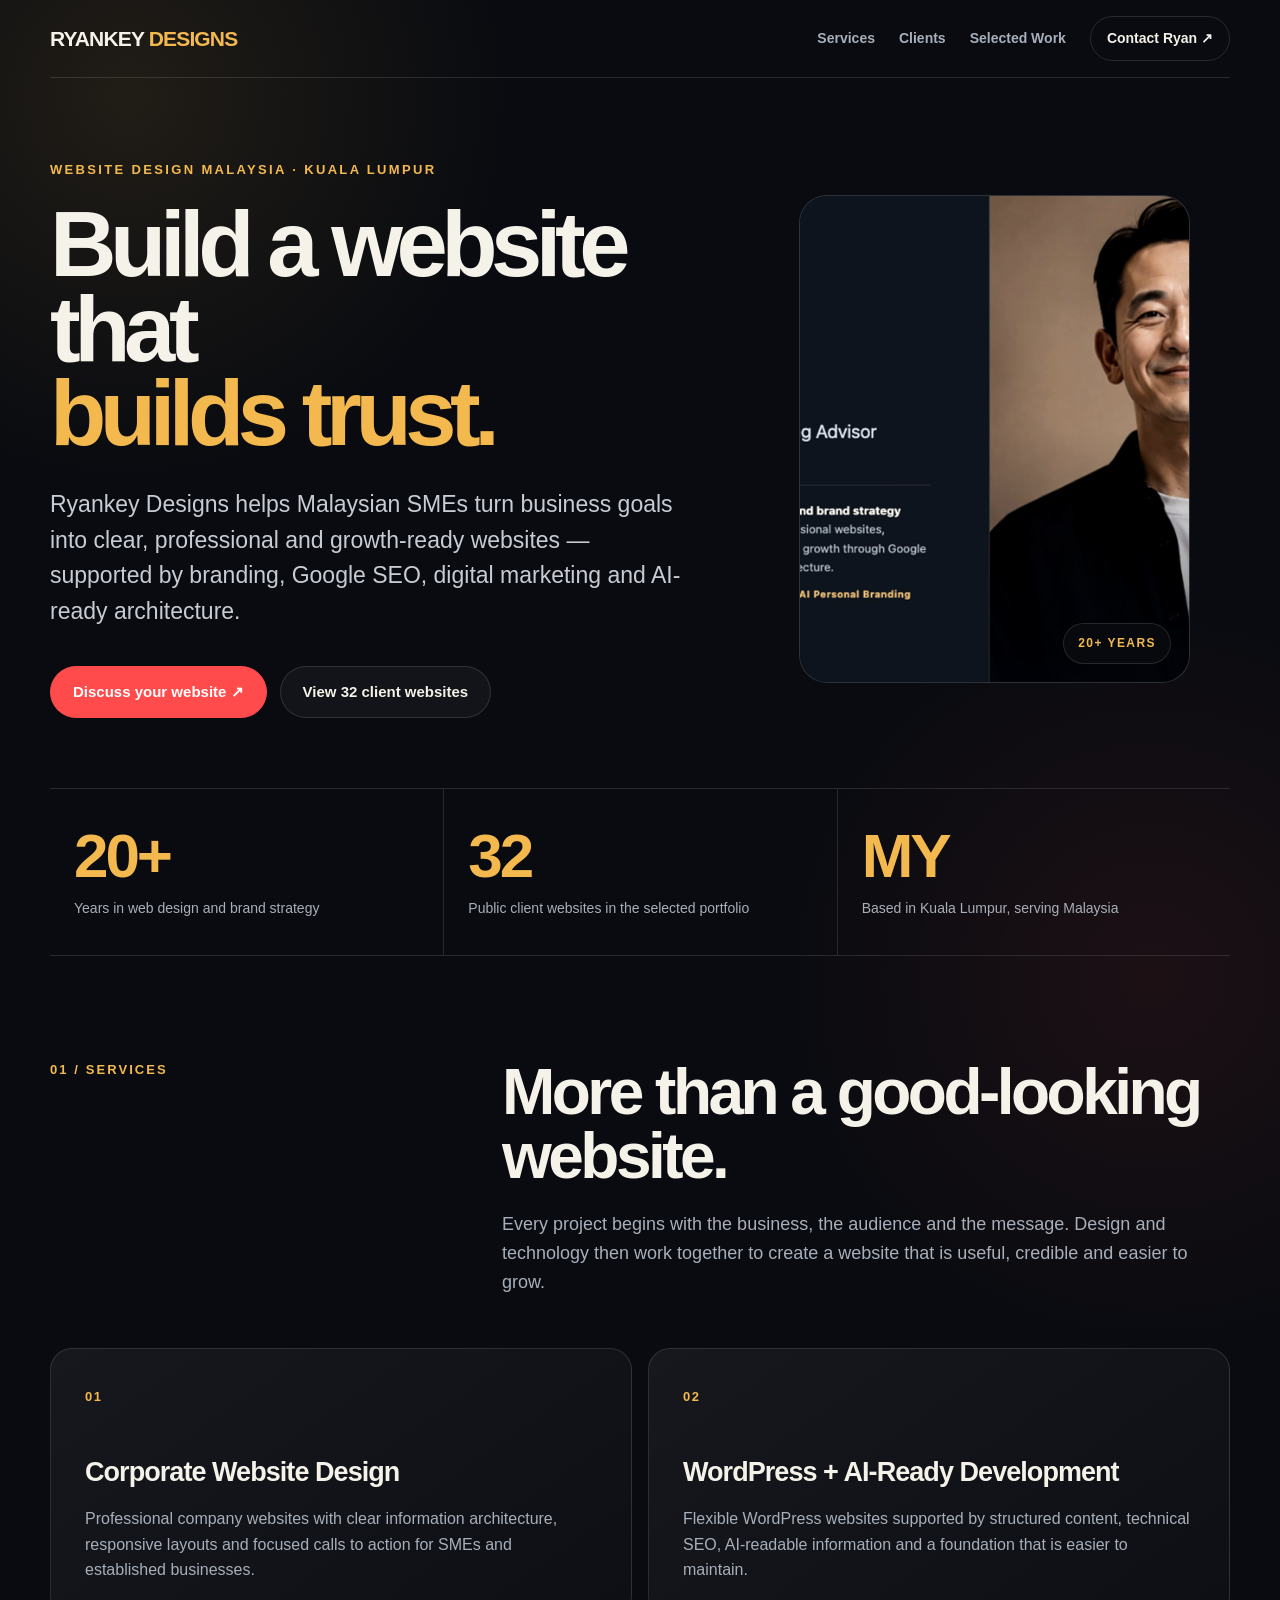
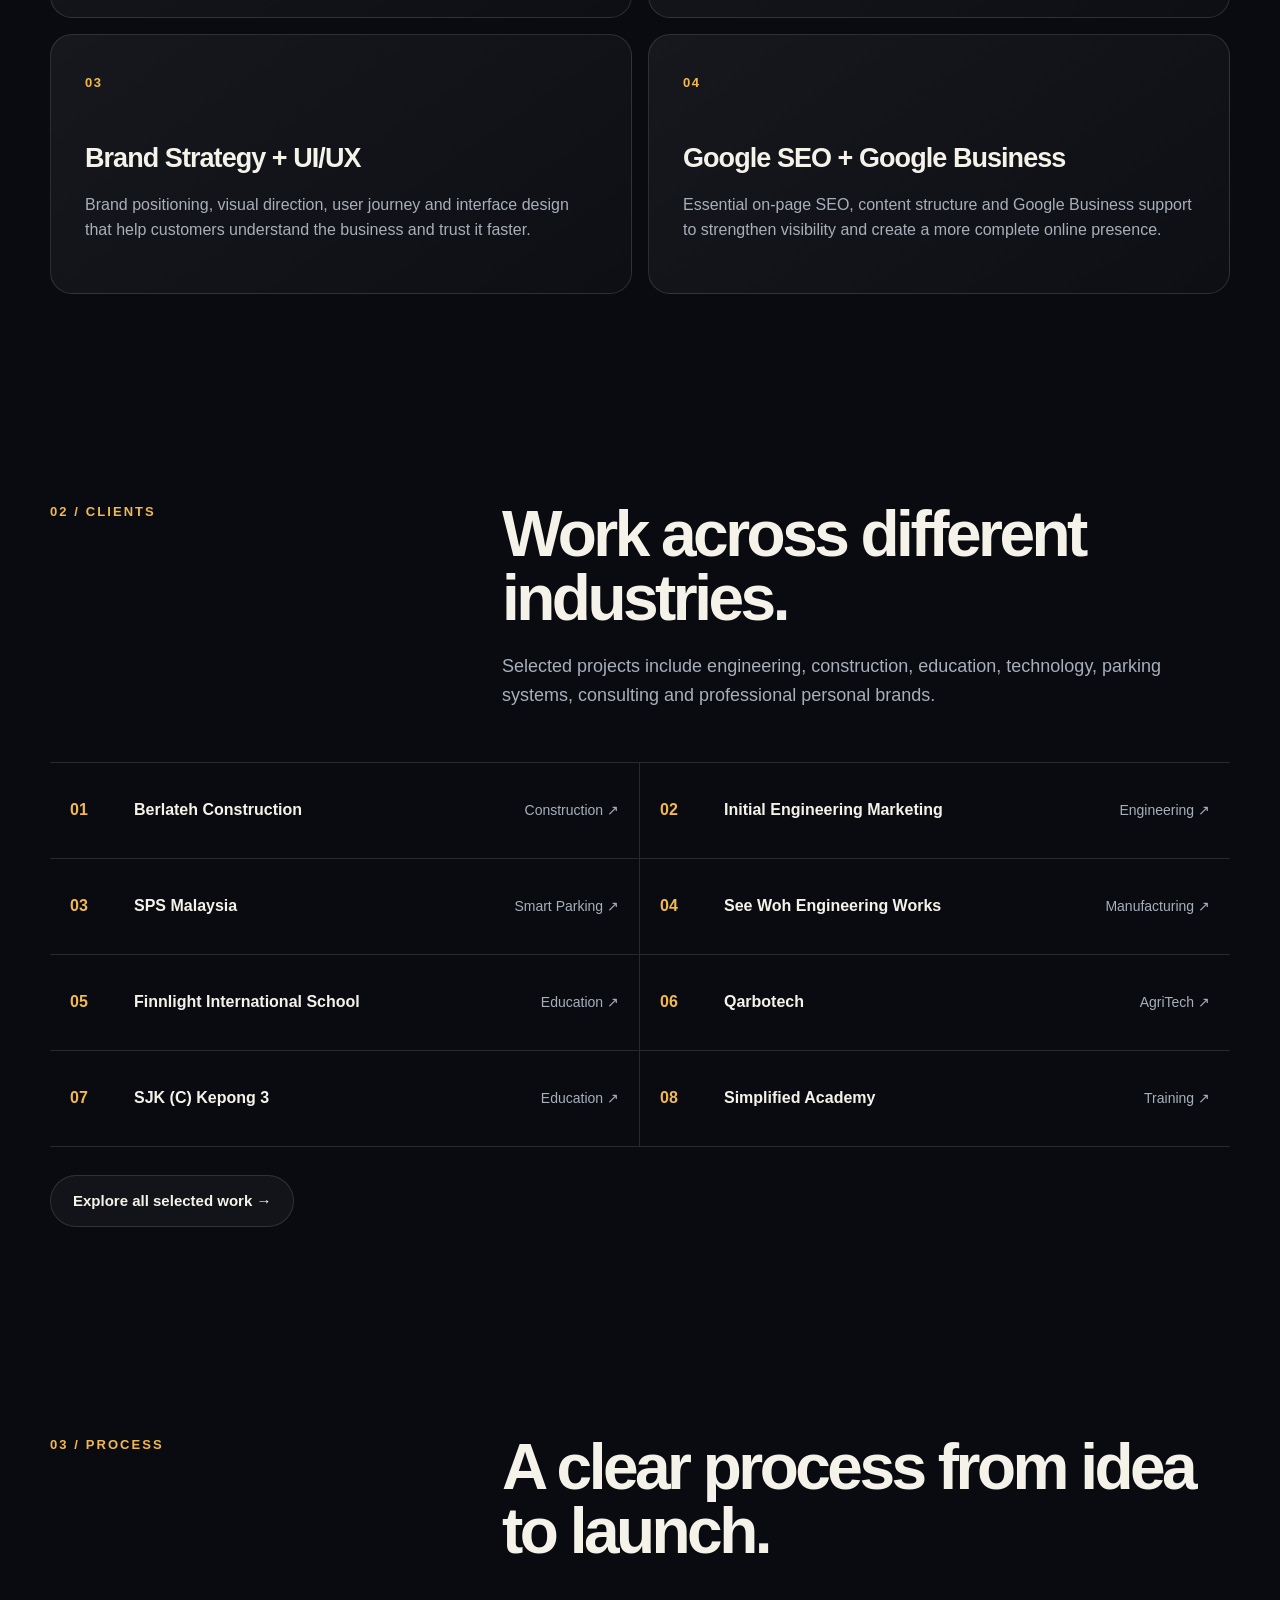
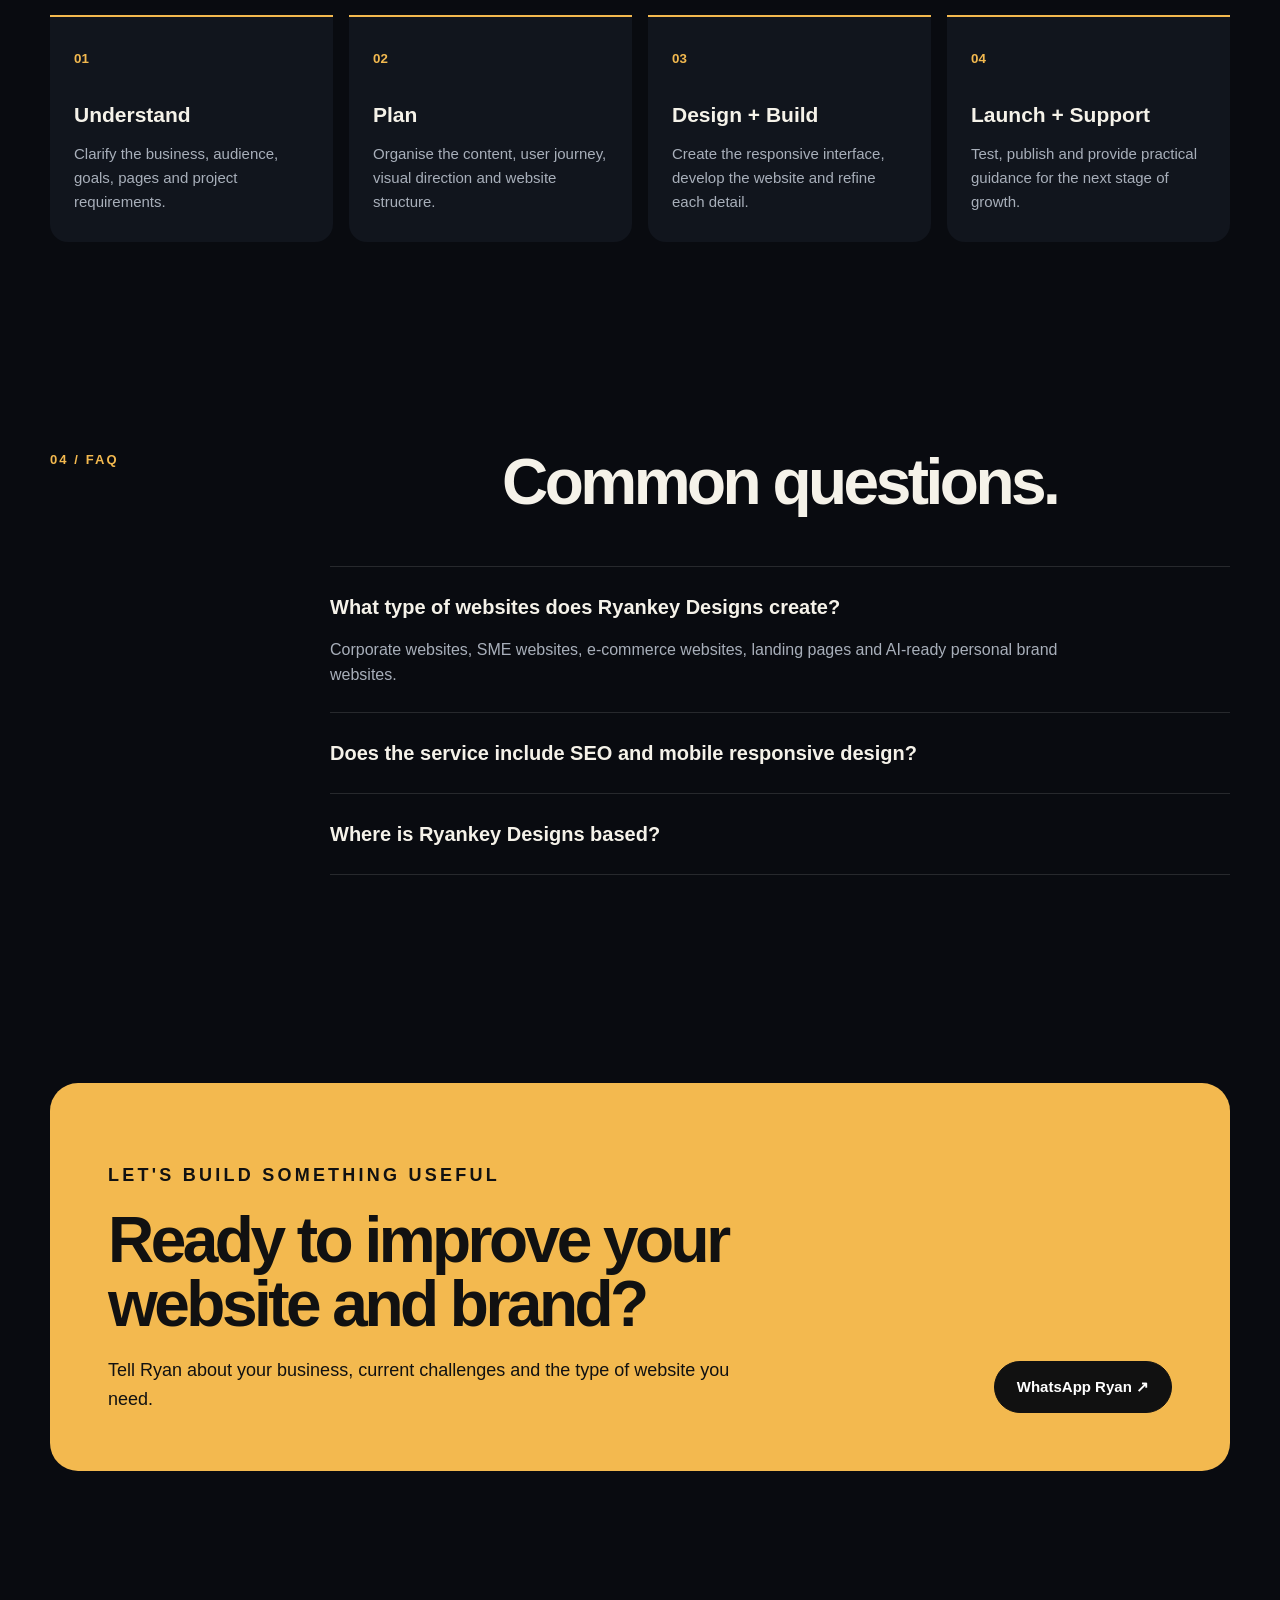
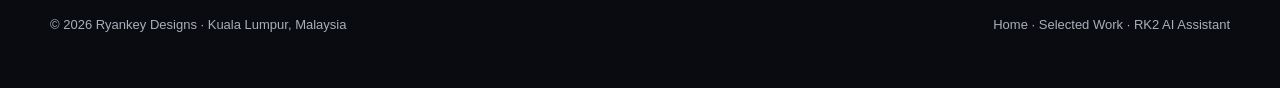
==== website-design-malaysia/index.html @ 93a27c1a "Add Website Design Malaysia service page" ====
<!doctype html>
<html lang="en">
<head>
  <meta charset="utf-8">
  <meta name="viewport" content="width=device-width,initial-scale=1,viewport-fit=cover">
  <meta name="theme-color" content="#090b10">
  <title>Website Design Malaysia | Ryankey Designs</title>
  <meta name="description" content="Ryankey Designs provides website design in Malaysia for SMEs, including WordPress, branding, SEO, Google Business and AI-ready website solutions.">
  <link rel="canonical" href="https://ryankey.com.my/website-design-malaysia/">
  <link rel="icon" type="image/png" sizes="32x32" href="/favicon-32.png">
  <link rel="apple-touch-icon" sizes="180x180" href="/apple-touch-icon.png">
  <link rel="manifest" href="/site.webmanifest">
  <link rel="alternate" type="text/markdown" href="https://ryankey.com.my/llms.txt" title="AI-readable site information">
  <link rel="describedby" type="text/markdown" href="https://ryankey.com.my/llms.txt">
  <link rel="service-desc" type="text/markdown" href="https://ryankey.com.my/llms.txt">
  <link rel="service-doc" type="text/html" href="https://ryankey.com.my/ai-assistant.html">

  <meta property="og:type" content="website">
  <meta property="og:site_name" content="Ryankey Designs">
  <meta property="og:title" content="Website Design Malaysia | Ryankey Designs">
  <meta property="og:description" content="Strategic website design, WordPress, branding, SEO, Google Business and AI-ready solutions for Malaysian SMEs.">
  <meta property="og:url" content="https://ryankey.com.my/website-design-malaysia/">
  <meta property="og:image" content="https://ryankey.com.my/Digime_ryankey.jpg?v=20260816">
  <meta property="og:image:width" content="1000">
  <meta property="og:image:height" content="563">
  <meta property="og:image:alt" content="Ryan — Chief Web Design and Branding Advisor in Malaysia">
  <meta name="twitter:card" content="summary_large_image">
  <meta name="twitter:title" content="Website Design Malaysia | Ryankey Designs">
  <meta name="twitter:description" content="Strategic website design and digital growth solutions for Malaysian SMEs.">
  <meta name="twitter:image" content="https://ryankey.com.my/Digime_ryankey.jpg?v=20260816">

  <script type="application/ld+json">
  {
    "@context": "https://schema.org",
    "@graph": [
      {
        "@type": "Person",
        "@id": "https://ryankey.com.my/#person",
        "name": "Ryan",
        "alternateName": "Ryan Key",
        "url": "https://ryankey.com.my/",
        "image": "https://ryankey.com.my/Digime_ryankey.jpg?v=20260816",
        "jobTitle": "Chief Web Design & Branding Advisor",
        "knowsAbout": [
          "Website Design",
          "WordPress Development",
          "UI/UX Design",
          "Brand Strategy",
          "Google SEO",
          "Google Business",
          "Digital Marketing",
          "AI-Ready Website Architecture"
        ]
      },
      {
        "@type": "ProfessionalService",
        "@id": "https://ryankey.com.my/#business",
        "name": "Ryankey Designs",
        "url": "https://ryankey.com.my/website-design-malaysia/",
        "image": "https://ryankey.com.my/Digime_ryankey.jpg?v=20260816",
        "description": "Website design, WordPress, branding, Google SEO, Google Business and AI-ready website services for Malaysian SMEs.",
        "telephone": "+60127740280",
        "email": "me@ryankey.com.my",
        "founder": {"@id": "https://ryankey.com.my/#person"},
        "address": {
          "@type": "PostalAddress",
          "addressLocality": "Kuala Lumpur",
          "addressCountry": "MY"
        },
        "areaServed": {"@type": "Country", "name": "Malaysia"},
        "hasOfferCatalog": {
          "@type": "OfferCatalog",
          "name": "Website and Digital Services",
          "itemListElement": [
            {"@type": "Offer", "itemOffered": {"@type": "Service", "name": "Corporate Website Design"}},
            {"@type": "Offer", "itemOffered": {"@type": "Service", "name": "WordPress and AI-Ready Website Development"}},
            {"@type": "Offer", "itemOffered": {"@type": "Service", "name": "Brand Strategy and UI/UX Design"}},
            {"@type": "Offer", "itemOffered": {"@type": "Service", "name": "Google SEO and Google Business"}}
          ]
        }
      },
      {
        "@type": "WebPage",
        "@id": "https://ryankey.com.my/website-design-malaysia/#webpage",
        "url": "https://ryankey.com.my/website-design-malaysia/",
        "name": "Website Design Malaysia | Ryankey Designs",
        "description": "Professional website design and digital growth services for Malaysian SMEs.",
        "inLanguage": "en",
        "about": {"@id": "https://ryankey.com.my/#business"},
        "mainEntity": {"@id": "https://ryankey.com.my/#business"}
      },
      {
        "@type": "BreadcrumbList",
        "@id": "https://ryankey.com.my/website-design-malaysia/#breadcrumb",
        "itemListElement": [
          {"@type": "ListItem", "position": 1, "name": "Home", "item": "https://ryankey.com.my/"},
          {"@type": "ListItem", "position": 2, "name": "Website Design Malaysia", "item": "https://ryankey.com.my/website-design-malaysia/"}
        ]
      },
      {
        "@type": "FAQPage",
        "@id": "https://ryankey.com.my/website-design-malaysia/#faq",
        "mainEntity": [
          {
            "@type": "Question",
            "name": "What type of websites does Ryankey Designs create?",
            "acceptedAnswer": {
              "@type": "Answer",
              "text": "Ryankey Designs creates corporate websites, SME websites, e-commerce websites, landing pages and AI-ready personal brand websites."
            }
          },
          {
            "@type": "Question",
            "name": "Does the service include SEO and mobile responsive design?",
            "acceptedAnswer": {
              "@type": "Answer",
              "text": "Yes. Every project is planned for mobile responsiveness, clear content structure and essential on-page SEO, with Google SEO and Google Business support available."
            }
          },
          {
            "@type": "Question",
            "name": "Where is Ryankey Designs based?",
            "acceptedAnswer": {
              "@type": "Answer",
              "text": "Ryankey Designs is based in Kuala Lumpur and works with businesses across Malaysia."
            }
          }
        ]
      }
    ]
  }
  </script>

  <style>
    :root{
      --bg:#090b10;
      --panel:#11151d;
      --panel-2:#171c25;
      --text:#f5f2e9;
      --muted:#a8afba;
      --line:rgba(255,255,255,.12);
      --gold:#f3b94f;
      --red:#ff4b4b;
      --max:1180px;
    }
    *{box-sizing:border-box}
    html{scroll-behavior:smooth}
    body{
      margin:0;
      background:
        radial-gradient(circle at 10% 2%,rgba(243,185,79,.10),transparent 24rem),
        radial-gradient(circle at 90% 20%,rgba(255,75,75,.08),transparent 24rem),
        var(--bg);
      color:var(--text);
      font-family:Inter,-apple-system,BlinkMacSystemFont,"Segoe UI",Arial,sans-serif;
      line-height:1.6;
      -webkit-font-smoothing:antialiased;
    }
    a{color:inherit}
    img{max-width:100%;display:block}
    .wrap{width:min(calc(100% - 40px),var(--max));margin:auto}
    .topbar{
      min-height:78px;
      display:flex;
      align-items:center;
      justify-content:space-between;
      gap:24px;
      border-bottom:1px solid var(--line);
    }
    .brand{
      color:var(--text);
      text-decoration:none;
      font-weight:900;
      letter-spacing:-.04em;
      font-size:21px;
      white-space:nowrap;
    }
    .brand span{color:var(--gold)}
    .nav{display:flex;align-items:center;gap:24px}
    .nav a{
      color:var(--muted);
      text-decoration:none;
      font-size:14px;
      font-weight:700;
    }
    .nav a:hover,.nav a:focus-visible{color:var(--text)}
    .nav .contact{color:var(--text);border:1px solid var(--line);padding:10px 16px;border-radius:999px}
    .hero{
      min-height:680px;
      display:grid;
      grid-template-columns:minmax(0,1.15fr) minmax(320px,.85fr);
      align-items:center;
      gap:72px;
      padding:82px 0 70px;
    }
    .eyebrow{
      margin:0 0 22px;
      color:var(--gold);
      font-size:13px;
      font-weight:900;
      letter-spacing:.18em;
      text-transform:uppercase;
    }
    h1{
      margin:0;
      font-size:clamp(52px,7.2vw,104px);
      line-height:.92;
      letter-spacing:-.07em;
      max-width:850px;
    }
    h1 span{display:block;color:var(--gold)}
    .lead{
      max-width:700px;
      margin:30px 0 0;
      color:#c7ccd4;
      font-size:clamp(18px,2vw,23px);
      line-height:1.55;
    }
    .actions{display:flex;flex-wrap:wrap;gap:13px;margin-top:36px}
    .btn{
      display:inline-flex;
      align-items:center;
      justify-content:center;
      min-height:52px;
      padding:0 22px;
      border-radius:999px;
      text-decoration:none;
      font-weight:850;
      font-size:15px;
      border:1px solid var(--line);
      transition:.2s ease;
    }
    .btn-primary{background:var(--red);border-color:var(--red);color:white}
    .btn-secondary{background:rgba(255,255,255,.04)}
    .btn:hover,.btn:focus-visible{transform:translateY(-2px);filter:brightness(1.08)}
    .portrait{
      position:relative;
      overflow:hidden;
      border-radius:28px;
      border:1px solid var(--line);
      aspect-ratio:4/5;
      background:var(--panel);
      isolation:isolate;
    }
    .portrait img{width:100%;height:100%;object-fit:cover;object-position:60% center;filter:saturate(.86) contrast(1.04)}
    .portrait:after{
      content:"20+ YEARS";
      position:absolute;
      right:18px;
      bottom:18px;
      padding:10px 14px;
      background:rgba(9,11,16,.86);
      border:1px solid var(--line);
      border-radius:999px;
      color:var(--gold);
      font-size:12px;
      font-weight:900;
      letter-spacing:.12em;
      backdrop-filter:blur(10px);
    }
    .stats{
      display:grid;
      grid-template-columns:repeat(3,1fr);
      border-top:1px solid var(--line);
      border-bottom:1px solid var(--line);
    }
    .stat{padding:36px 24px}
    .stat+.stat{border-left:1px solid var(--line)}
    .stat strong{display:block;font-size:clamp(34px,5vw,62px);line-height:1;color:var(--gold);letter-spacing:-.05em}
    .stat span{display:block;margin-top:10px;color:var(--muted);font-size:14px}
    section{padding:104px 0}
    .section-head{display:grid;grid-template-columns:.7fr 1.3fr;gap:60px;margin-bottom:52px}
    .section-no{color:var(--gold);font-size:13px;font-weight:900;letter-spacing:.16em}
    h2{margin:0;font-size:clamp(36px,5vw,68px);line-height:1;letter-spacing:-.055em}
    .section-intro{margin:22px 0 0;color:var(--muted);font-size:18px;max-width:730px}
    .services{display:grid;grid-template-columns:repeat(2,1fr);gap:16px}
    .service{
      min-height:260px;
      padding:34px;
      border:1px solid var(--line);
      border-radius:22px;
      background:linear-gradient(145deg,rgba(255,255,255,.055),rgba(255,255,255,.018));
    }
    .service b{color:var(--gold);font-size:13px;letter-spacing:.12em}
    .service h3{margin:42px 0 12px;font-size:27px;letter-spacing:-.035em}
    .service p{margin:0;color:var(--muted)}
    .clients{
      display:grid;
      grid-template-columns:repeat(2,1fr);
      border-top:1px solid var(--line);
    }
    .client{
      display:grid;
      grid-template-columns:46px 1fr auto;
      align-items:center;
      gap:18px;
      min-height:96px;
      padding:18px 20px;
      border-bottom:1px solid var(--line);
      text-decoration:none;
    }
    .client:nth-child(odd){border-right:1px solid var(--line)}
    .client span:first-child{color:var(--gold);font-weight:900}
    .client strong{font-size:16px;line-height:1.3}
    .client em{color:var(--muted);font-style:normal;font-size:14px}
    .client:hover,.client:focus-visible{background:rgba(255,255,255,.045)}
    .view-all{margin-top:28px}
    .process{display:grid;grid-template-columns:repeat(4,1fr);gap:16px}
    .step{padding:28px 24px;border-top:2px solid var(--gold);background:var(--panel);border-radius:0 0 18px 18px}
    .step small{color:var(--gold);font-weight:900}
    .step h3{margin:28px 0 10px;font-size:21px}
    .step p{margin:0;color:var(--muted);font-size:15px}
    .faq{max-width:900px;margin-left:auto}
    details{border-top:1px solid var(--line);padding:24px 0}
    details:last-child{border-bottom:1px solid var(--line)}
    summary{cursor:pointer;font-size:20px;font-weight:800;list-style:none}
    summary::-webkit-details-marker{display:none}
    details p{margin:14px 0 0;color:var(--muted);max-width:760px}
    .cta{
      display:grid;
      grid-template-columns:1.3fr .7fr;
      gap:40px;
      align-items:end;
      padding:58px;
      border-radius:28px;
      background:var(--gold);
      color:#111;
    }
    .cta h2{max-width:760px}
    .cta p{margin:20px 0 0;max-width:700px;font-size:18px}
    .cta .btn{justify-self:end;background:#111;color:white;border-color:#111}
    footer{
      display:flex;
      justify-content:space-between;
      gap:24px;
      padding:40px 0 52px;
      color:var(--muted);
      font-size:13px;
    }
    footer a{text-decoration:none}
    footer a:hover{color:var(--text)}
    @media(max-width:850px){
      .nav a:not(.contact){display:none}
      .hero{grid-template-columns:1fr;gap:42px;min-height:auto;padding-top:62px}
      .portrait{aspect-ratio:16/10}
      .stats{grid-template-columns:1fr}
      .stat+.stat{border-left:0;border-top:1px solid var(--line)}
      .section-head{grid-template-columns:1fr;gap:18px}
      .services,.clients,.process{grid-template-columns:1fr}
      .client:nth-child(odd){border-right:0}
      .cta{grid-template-columns:1fr;padding:38px 26px}
      .cta .btn{justify-self:start}
    }
    @media(max-width:520px){
      .wrap{width:min(calc(100% - 28px),var(--max))}
      .topbar{min-height:68px}
      h1{font-size:48px}
      .lead{font-size:18px}
      .actions{display:grid}
      .btn{width:100%}
      section{padding:78px 0}
      .service{padding:26px;min-height:230px}
      .client{grid-template-columns:34px 1fr;gap:12px}
      .client em{grid-column:2}
      footer{flex-direction:column}
    }
    @media(prefers-reduced-motion:reduce){
      html{scroll-behavior:auto}
      *{transition:none!important}
    }
  </style>
</head>
<body>
  <header class="wrap">
    <nav class="topbar" aria-label="Main navigation">
      <a class="brand" href="/">RYANKEY <span>DESIGNS</span></a>
      <div class="nav">
        <a href="#services">Services</a>
        <a href="#clients">Clients</a>
        <a href="/works.html">Selected Work</a>
        <a class="contact" href="https://wa.me/60127740280?text=Hi%20Ryan%2C%20I%20would%20like%20to%20ask%20about%20website%20design." target="_blank" rel="noopener">Contact Ryan ↗</a>
      </div>
    </nav>
  </header>

  <main>
    <section class="hero wrap">
      <div>
        <p class="eyebrow">Website Design Malaysia · Kuala Lumpur</p>
        <h1>Build a website that <span>builds trust.</span></h1>
        <p class="lead">Ryankey Designs helps Malaysian SMEs turn business goals into clear, professional and growth-ready websites — supported by branding, Google SEO, digital marketing and AI-ready architecture.</p>
        <div class="actions">
          <a class="btn btn-primary" href="https://wa.me/60127740280?text=Hi%20Ryan%2C%20I%20would%20like%20to%20discuss%20a%20website%20project." target="_blank" rel="noopener">Discuss your website ↗</a>
          <a class="btn btn-secondary" href="/works.html">View 32 client websites</a>
        </div>
      </div>
      <figure class="portrait">
        <img src="/Digime_ryankey.jpg?v=20260816" width="1000" height="563" alt="Ryan, Chief Web Design and Branding Advisor in Kuala Lumpur">
      </figure>
    </section>

    <div class="stats wrap" aria-label="Experience highlights">
      <div class="stat"><strong>20+</strong><span>Years in web design and brand strategy</span></div>
      <div class="stat"><strong>32</strong><span>Public client websites in the selected portfolio</span></div>
      <div class="stat"><strong>MY</strong><span>Based in Kuala Lumpur, serving Malaysia</span></div>
    </div>

    <section class="wrap" id="services">
      <div class="section-head">
        <div class="section-no">01 / SERVICES</div>
        <div>
          <h2>More than a good-looking website.</h2>
          <p class="section-intro">Every project begins with the business, the audience and the message. Design and technology then work together to create a website that is useful, credible and easier to grow.</p>
        </div>
      </div>
      <div class="services">
        <article class="service">
          <b>01</b>
          <h3>Corporate Website Design</h3>
          <p>Professional company websites with clear information architecture, responsive layouts and focused calls to action for SMEs and established businesses.</p>
        </article>
        <article class="service">
          <b>02</b>
          <h3>WordPress + AI-Ready Development</h3>
          <p>Flexible WordPress websites supported by structured content, technical SEO, AI-readable information and a foundation that is easier to maintain.</p>
        </article>
        <article class="service">
          <b>03</b>
          <h3>Brand Strategy + UI/UX</h3>
          <p>Brand positioning, visual direction, user journey and interface design that help customers understand the business and trust it faster.</p>
        </article>
        <article class="service">
          <b>04</b>
          <h3>Google SEO + Google Business</h3>
          <p>Essential on-page SEO, content structure and Google Business support to strengthen visibility and create a more complete online presence.</p>
        </article>
      </div>
    </section>

    <section class="wrap" id="clients">
      <div class="section-head">
        <div class="section-no">02 / CLIENTS</div>
        <div>
          <h2>Work across different industries.</h2>
          <p class="section-intro">Selected projects include engineering, construction, education, technology, parking systems, consulting and professional personal brands.</p>
        </div>
      </div>
      <div class="clients">
        <a class="client" href="https://berlateh.com/" target="_blank" rel="noopener"><span>01</span><strong>Berlateh Construction</strong><em>Construction ↗</em></a>
        <a class="client" href="https://initialgroup.com.my/" target="_blank" rel="noopener"><span>02</span><strong>Initial Engineering Marketing</strong><em>Engineering ↗</em></a>
        <a class="client" href="https://smartparkingsystem.com.my/" target="_blank" rel="noopener"><span>03</span><strong>SPS Malaysia</strong><em>Smart Parking ↗</em></a>
        <a class="client" href="https://seewoh.com.my/" target="_blank" rel="noopener"><span>04</span><strong>See Woh Engineering Works</strong><em>Manufacturing ↗</em></a>
        <a class="client" href="https://finnlight.com.my/" target="_blank" rel="noopener"><span>05</span><strong>Finnlight International School</strong><em>Education ↗</em></a>
        <a class="client" href="https://qarbotech.com/" target="_blank" rel="noopener"><span>06</span><strong>Qarbotech</strong><em>AgriTech ↗</em></a>
        <a class="client" href="https://kepong3.edu.my/" target="_blank" rel="noopener"><span>07</span><strong>SJK (C) Kepong 3</strong><em>Education ↗</em></a>
        <a class="client" href="https://simplified-academy.com/" target="_blank" rel="noopener"><span>08</span><strong>Simplified Academy</strong><em>Training ↗</em></a>
      </div>
      <div class="view-all"><a class="btn btn-secondary" href="/works.html">Explore all selected work →</a></div>
    </section>

    <section class="wrap">
      <div class="section-head">
        <div class="section-no">03 / PROCESS</div>
        <div>
          <h2>A clear process from idea to launch.</h2>
        </div>
      </div>
      <div class="process">
        <article class="step"><small>01</small><h3>Understand</h3><p>Clarify the business, audience, goals, pages and project requirements.</p></article>
        <article class="step"><small>02</small><h3>Plan</h3><p>Organise the content, user journey, visual direction and website structure.</p></article>
        <article class="step"><small>03</small><h3>Design + Build</h3><p>Create the responsive interface, develop the website and refine each detail.</p></article>
        <article class="step"><small>04</small><h3>Launch + Support</h3><p>Test, publish and provide practical guidance for the next stage of growth.</p></article>
      </div>
    </section>

    <section class="wrap" id="faq">
      <div class="section-head">
        <div class="section-no">04 / FAQ</div>
        <div><h2>Common questions.</h2></div>
      </div>
      <div class="faq">
        <details open>
          <summary>What type of websites does Ryankey Designs create?</summary>
          <p>Corporate websites, SME websites, e-commerce websites, landing pages and AI-ready personal brand websites.</p>
        </details>
        <details>
          <summary>Does the service include SEO and mobile responsive design?</summary>
          <p>Yes. Every project is planned for mobile responsiveness, clear content structure and essential on-page SEO. Google SEO and Google Business support are also available.</p>
        </details>
        <details>
          <summary>Where is Ryankey Designs based?</summary>
          <p>Ryankey Designs is based in Kuala Lumpur and works with businesses across Malaysia.</p>
        </details>
      </div>
    </section>

    <section class="wrap">
      <div class="cta">
        <div>
          <p class="eyebrow" style="color:#111;margin-bottom:18px">LET'S BUILD SOMETHING USEFUL</p>
          <h2>Ready to improve your website and brand?</h2>
          <p>Tell Ryan about your business, current challenges and the type of website you need.</p>
        </div>
        <a class="btn" href="https://wa.me/60127740280?text=Hi%20Ryan%2C%20I%20would%20like%20to%20ask%20about%20website%20design%20in%20Malaysia." target="_blank" rel="noopener">WhatsApp Ryan ↗</a>
      </div>
    </section>
  </main>

  <footer class="wrap">
    <span>© 2026 Ryankey Designs · Kuala Lumpur, Malaysia</span>
    <span><a href="/">Home</a> · <a href="/works.html">Selected Work</a> · <a href="/ai-assistant.html">RK2 AI Assistant</a></span>
  </footer>
</body>
</html>
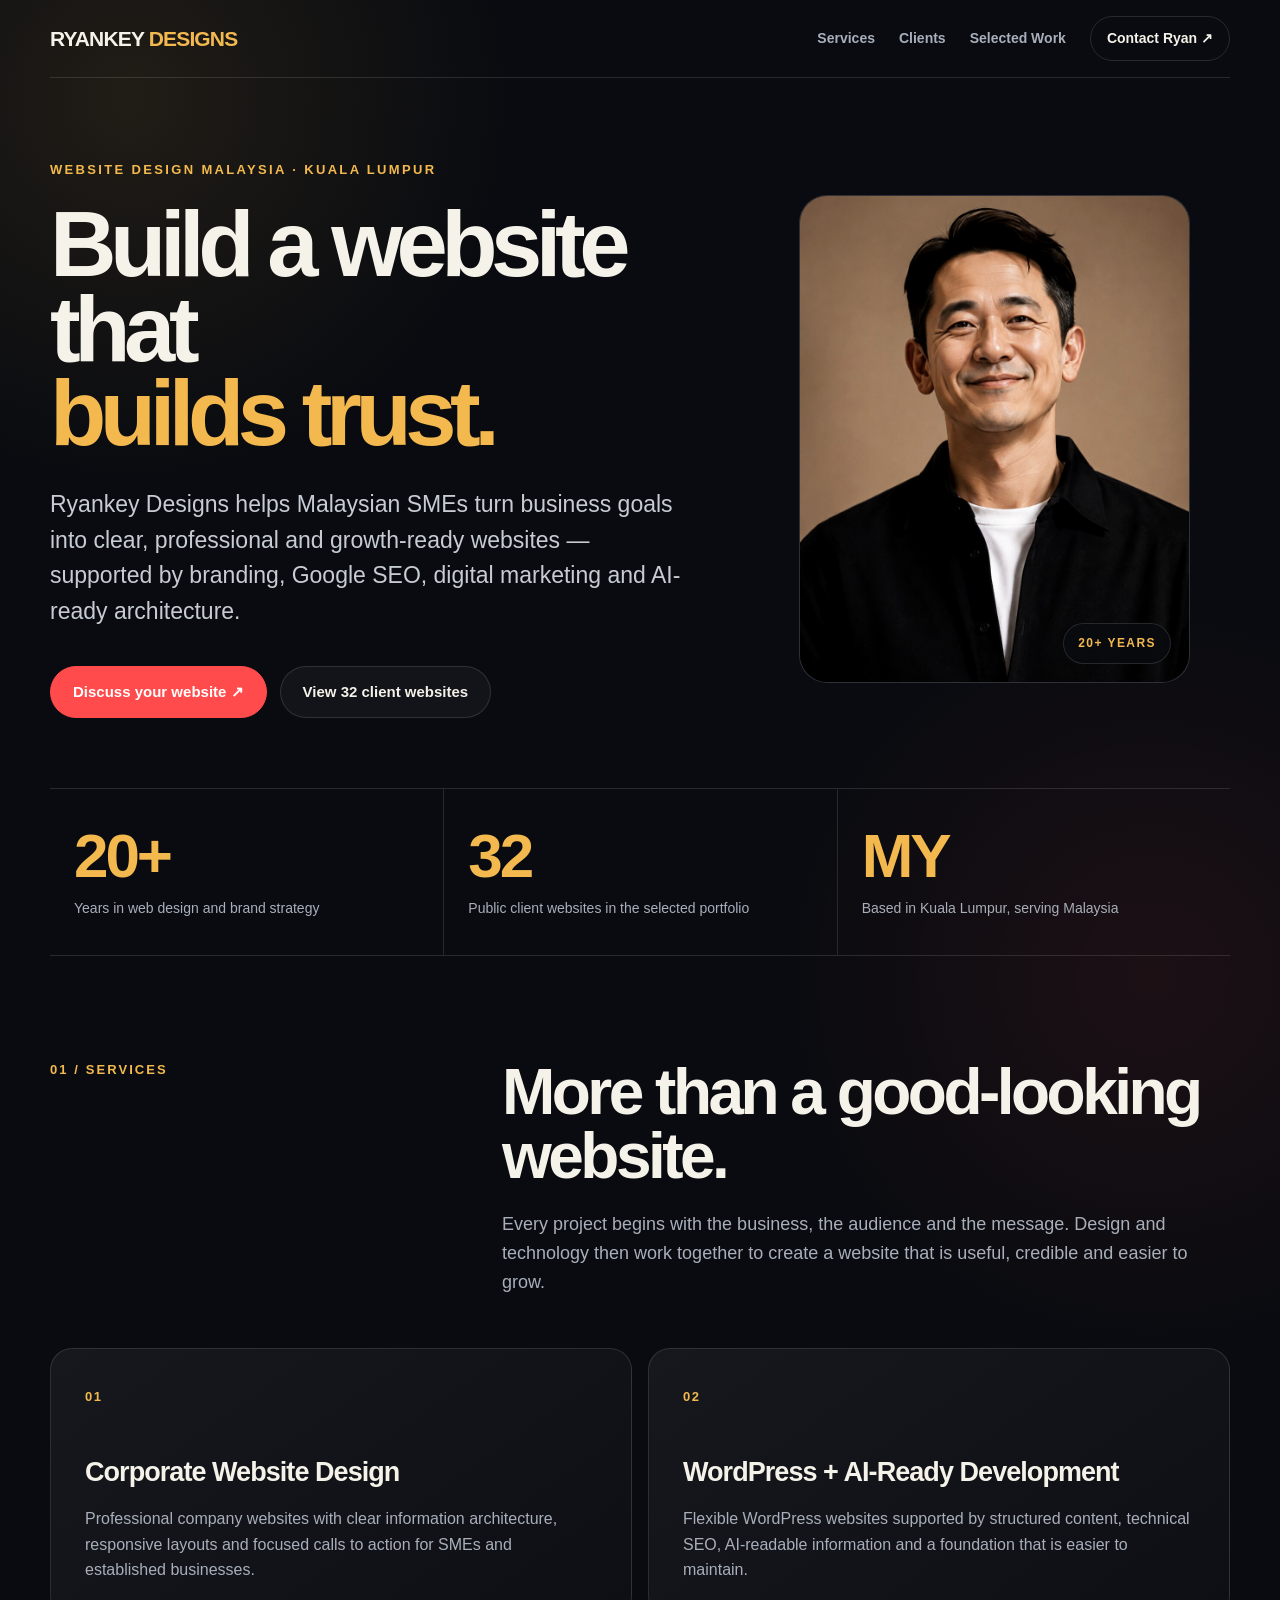
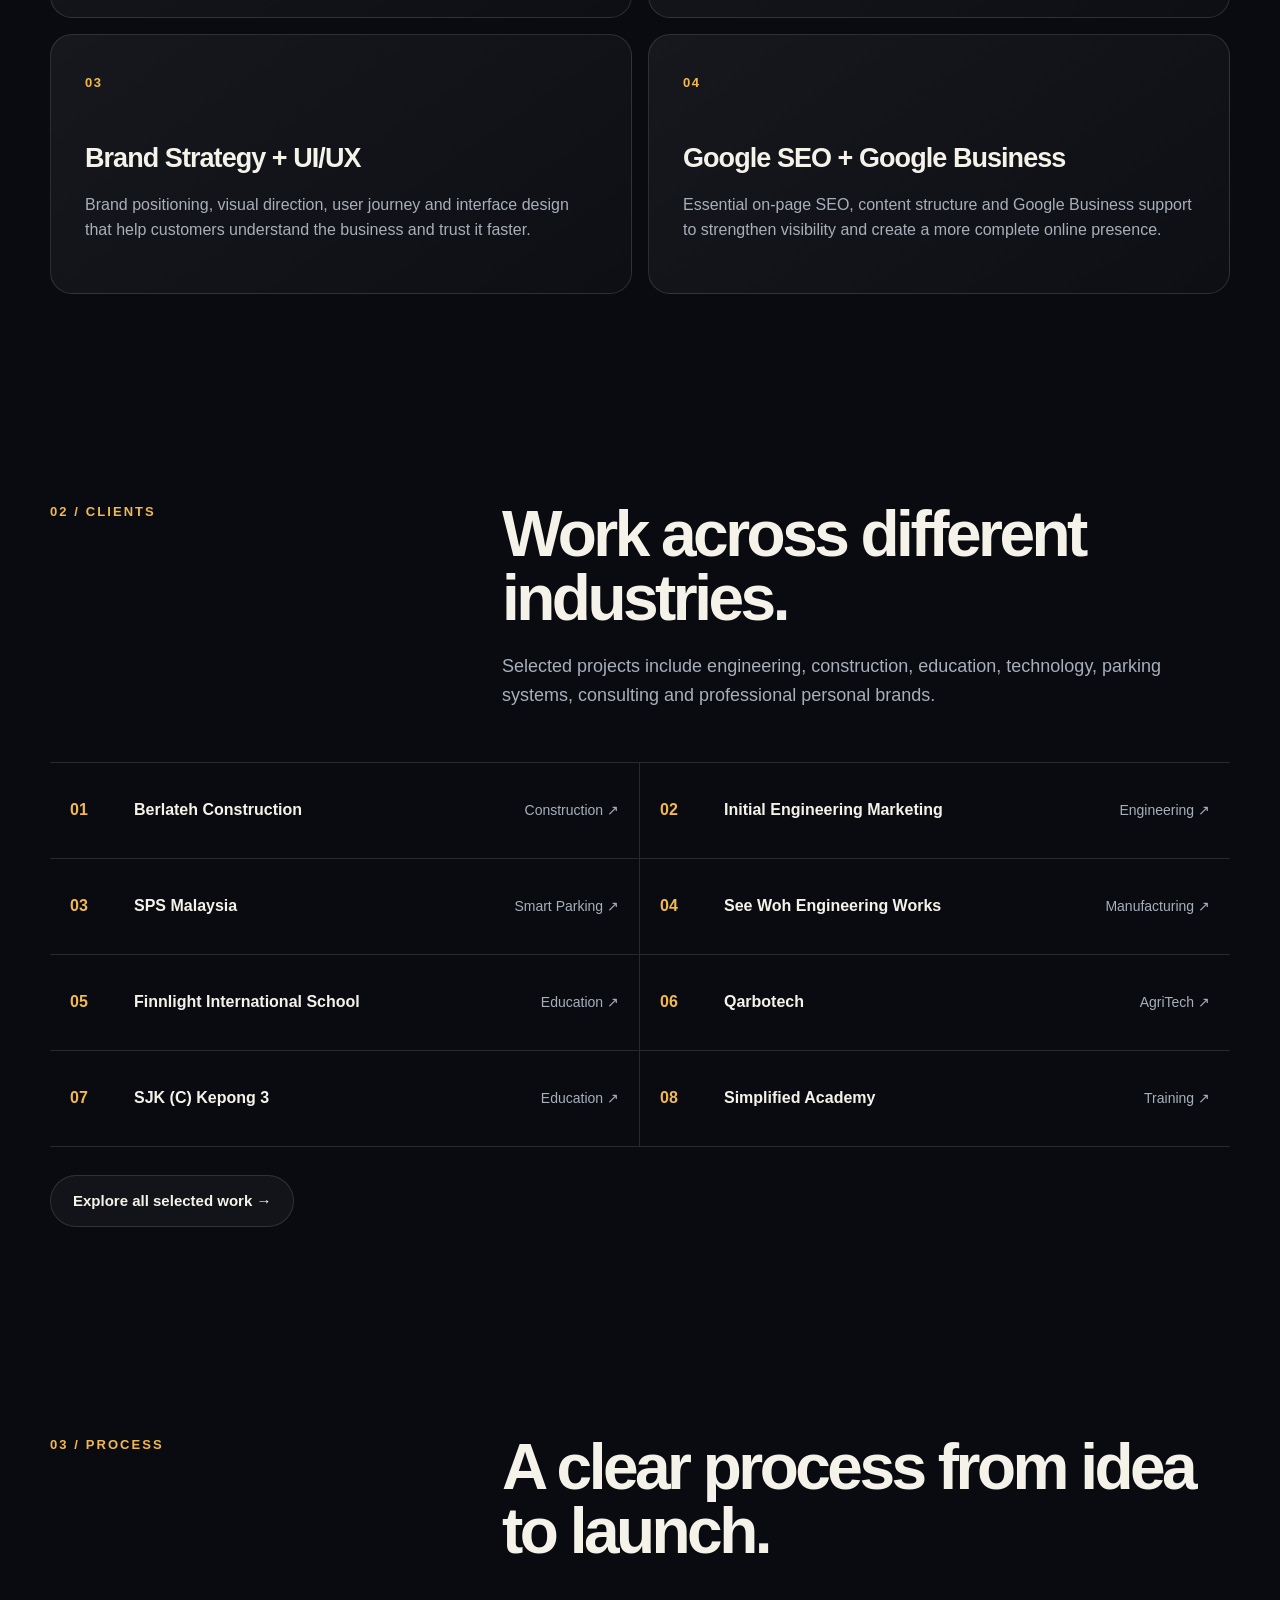
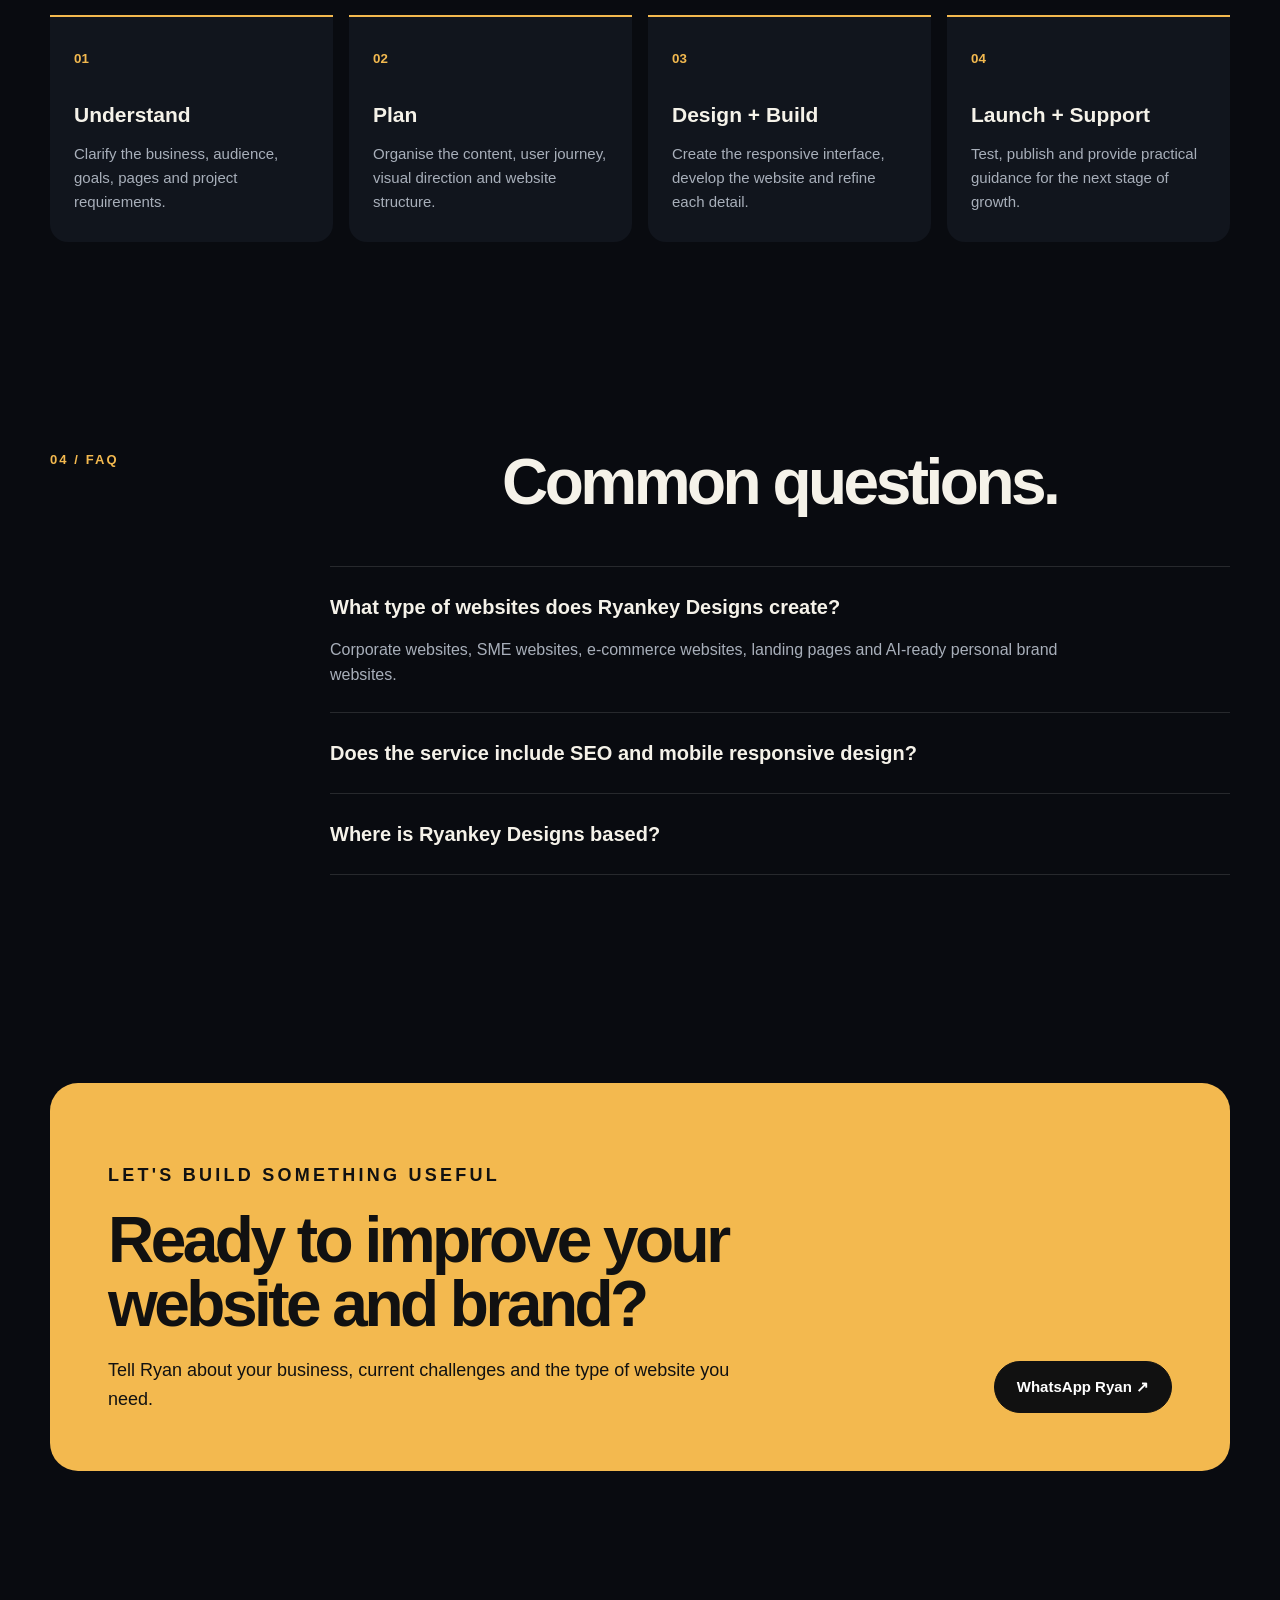
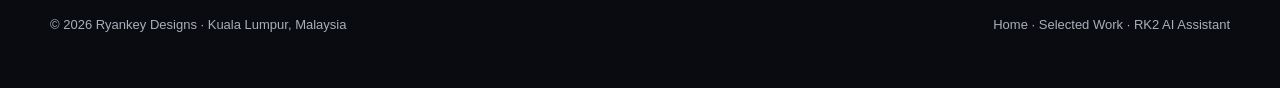
==== commit 0fc17bbf: "Fix Ryan portrait on Website Design Malaysia page" ====
--- a/website-design-malaysia/index.html
+++ b/website-design-malaysia/index.html
@@ -395,7 +395,7 @@
         </div>
       </div>
       <figure class="portrait">
-        <img src="/Digime_ryankey.jpg?v=20260816" width="1000" height="563" alt="Ryan, Chief Web Design and Branding Advisor in Kuala Lumpur">
+        <img src="/ryankey-profile.jpg?v=20261103" width="900" height="1200" alt="Ryan, Chief Web Design and Branding Advisor in Kuala Lumpur">
       </figure>
     </section>
 
